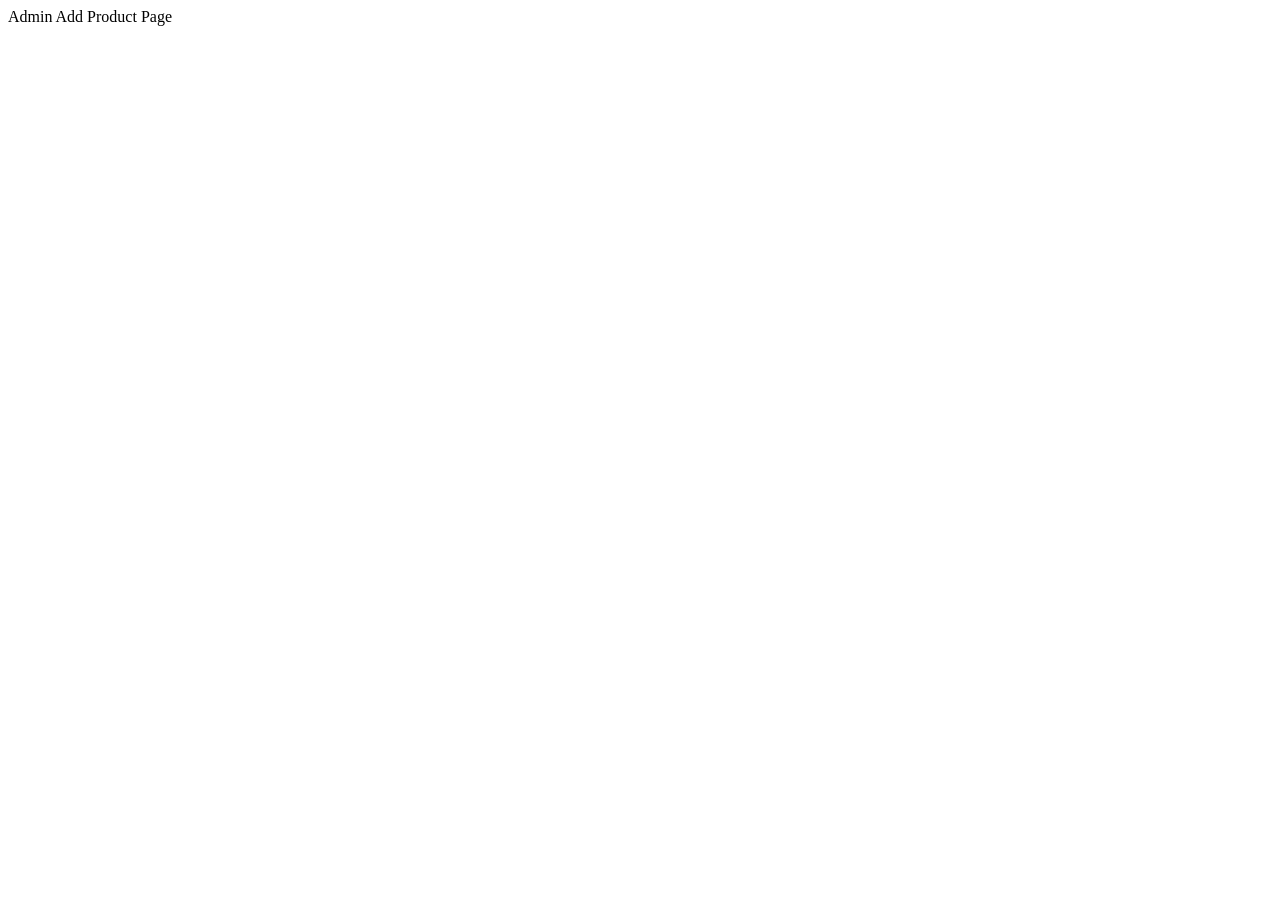
==== addProduct.html @ 2e397a57 "Add product.js/html" ====
<!DOCTYPE html>
<html lang="en">
<head>
    <meta charset="UTF-8">
    <meta name="viewport" content="width=device-width, initial-scale=1.0">
    <title>AddProduct | Admin</title>
</head>
<body>
    Admin Add Product Page
</body>
</html>
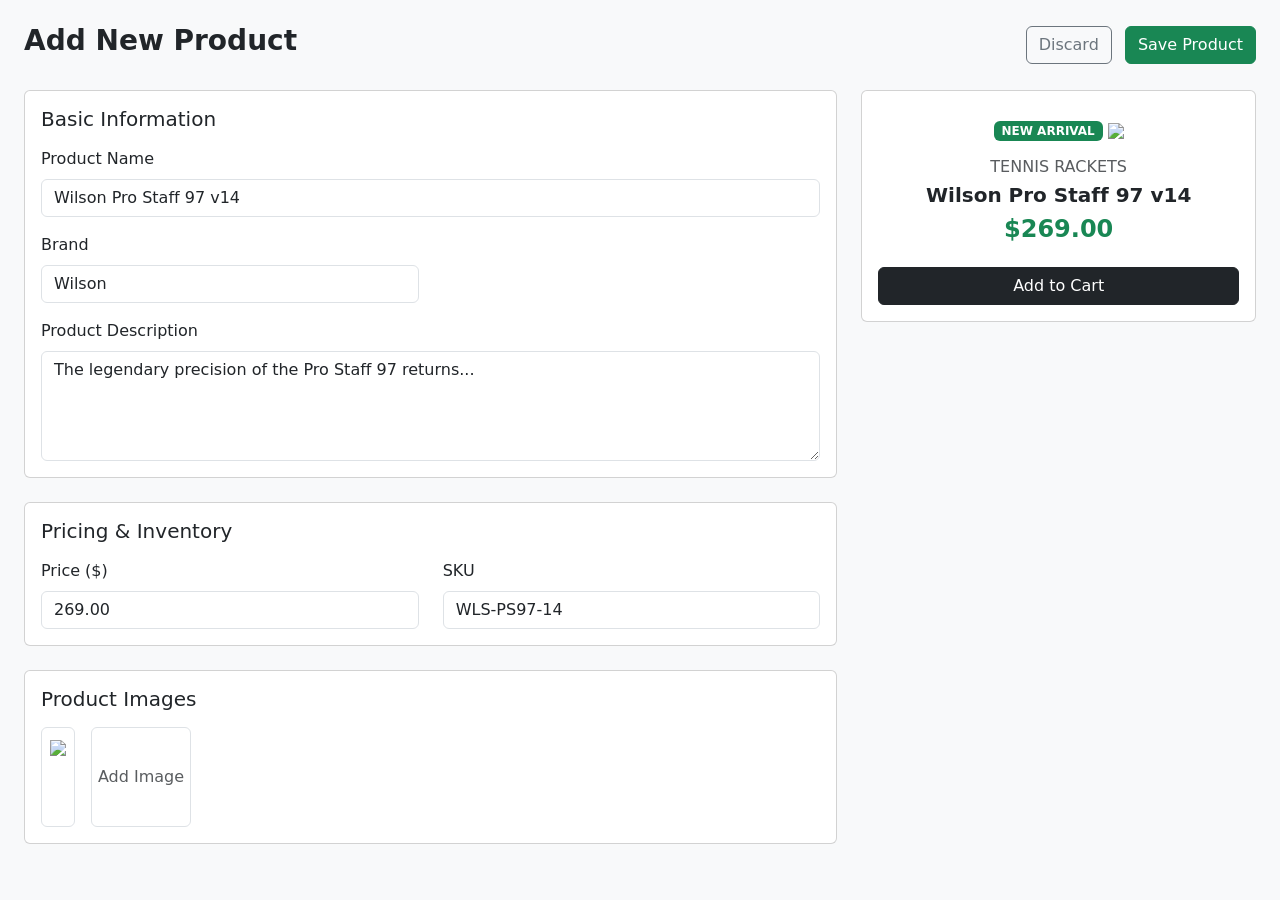
==== commit d808a140: "add duvan" ====
--- a/addProduct.html
+++ b/addProduct.html
@@ -1,11 +1,124 @@
-<!DOCTYPE html>
-<html lang="en">
-<head>
-    <meta charset="UTF-8">
-    <meta name="viewport" content="width=device-width, initial-scale=1.0">
-    <title>AddProduct | Admin</title>
-</head>
-<body>
-    Admin Add Product Page
-</body>
-</html>+<!doctype html>
+<html lang="es">
+  <head>
+    <meta charset="UTF-8" />
+    <title>addProduct</title>
+    <link
+      href="https://cdn.jsdelivr.net/npm/bootstrap@5.3.2/dist/css/bootstrap.min.css"
+      rel="stylesheet"
+    />
+  </head>
+  <body class="bg-light">
+    <div class="container-fluid p-4">
+      <!-- Navbar Basico -->
+      <div class="d-flex justify-content-between align-items-center mb-4">
+        <h3 class="fw-bold">Add New Product</h3>
+        <div>
+          <button class="btn btn-outline-secondary me-2">Discard</button>
+          <button class="btn btn-success">Save Product</button>
+        </div>
+      </div>
+
+      <div class="row g-4">
+        <!-- Column Izquierda left -->
+        <div class="col-lg-8">
+          <!-- Basic Information -->
+          <div class="card mb-4">
+            <div class="card-body">
+              <h5 class="card-title mb-3">Basic Information</h5>
+
+              <div class="mb-3">
+                <label class="form-label">Product Name</label>
+                <input
+                  type="text"
+                  class="form-control"
+                  value="Wilson Pro Staff 97 v14"
+                />
+              </div>
+
+              <div class="row mb-3">
+                <!-- <div class="col-md-6">
+                  <label class="form-label">Category</label>
+                  <select class="form-select">
+                    <option selected>Tennis Rackets</option>
+                  </select>
+                </div> -->
+                <div class="col-md-6">
+                  <label class="form-label">Brand</label>
+                  <input type="text" class="form-control" value="Wilson" />
+                </div>
+              </div>
+
+              <div>
+                <label class="form-label">Product Description</label>
+                <textarea class="form-control" rows="4">
+The legendary precision of the Pro Staff 97 returns...
+            </textarea
+                >
+              </div>
+            </div>
+          </div>
+
+          <!-- Preci Stock and View Status -->
+          <div class="card mb-4">
+            <div class="card-body">
+              <h5 class="card-title mb-3">Pricing & Inventory</h5>
+
+              <div class="row">
+                <div class="col-md-6">
+                  <label class="form-label">Price ($)</label>
+                  <input type="text" class="form-control" value="269.00" />
+                </div>
+                <div class="col-md-6">
+                  <label class="form-label">SKU</label>
+                  <input type="text" class="form-control" value="WLS-PS97-14" />
+                </div>
+              </div>
+            </div>
+          </div>
+
+          <!-- Images -->
+          <div class="card">
+            <div class="card-body">
+              <h5 class="card-title mb-3">Product Images</h5>
+
+              <div class="d-flex gap-3">
+                <div class="border rounded p-2">
+                  <img src="racket.png" width="100" />
+                </div>
+                <div
+                  class="border rounded d-flex align-items-center justify-content-center"
+                  style="width: 100px; height: 100px"
+                >
+                  <span class="text-muted">Add Image</span>
+                </div>
+              </div>
+            </div>
+          </div>
+        </div>
+
+        <!-- Column Derecha Rigth -->
+        <div class="col-lg-4">
+          <div class="card">
+            <div class="card-body text-center">
+              <span class="badge bg-success mb-2">NEW ARRIVAL</span>
+
+              <img
+                src="racket.png"
+                class="img-fluid my-3"
+                style="max-height: 220px"
+              />
+
+              <p class="text-muted mb-1">TENNIS RACKETS</p>
+              <h5 class="fw-bold">Wilson Pro Staff 97 v14</h5>
+
+              <h4 class="text-success fw-bold">$269.00</h4>
+
+              <button class="btn btn-dark w-100 mt-3">Add to Cart</button>
+            </div>
+          </div>
+        </div>
+      </div>
+    </div>
+  </body>
+</html>
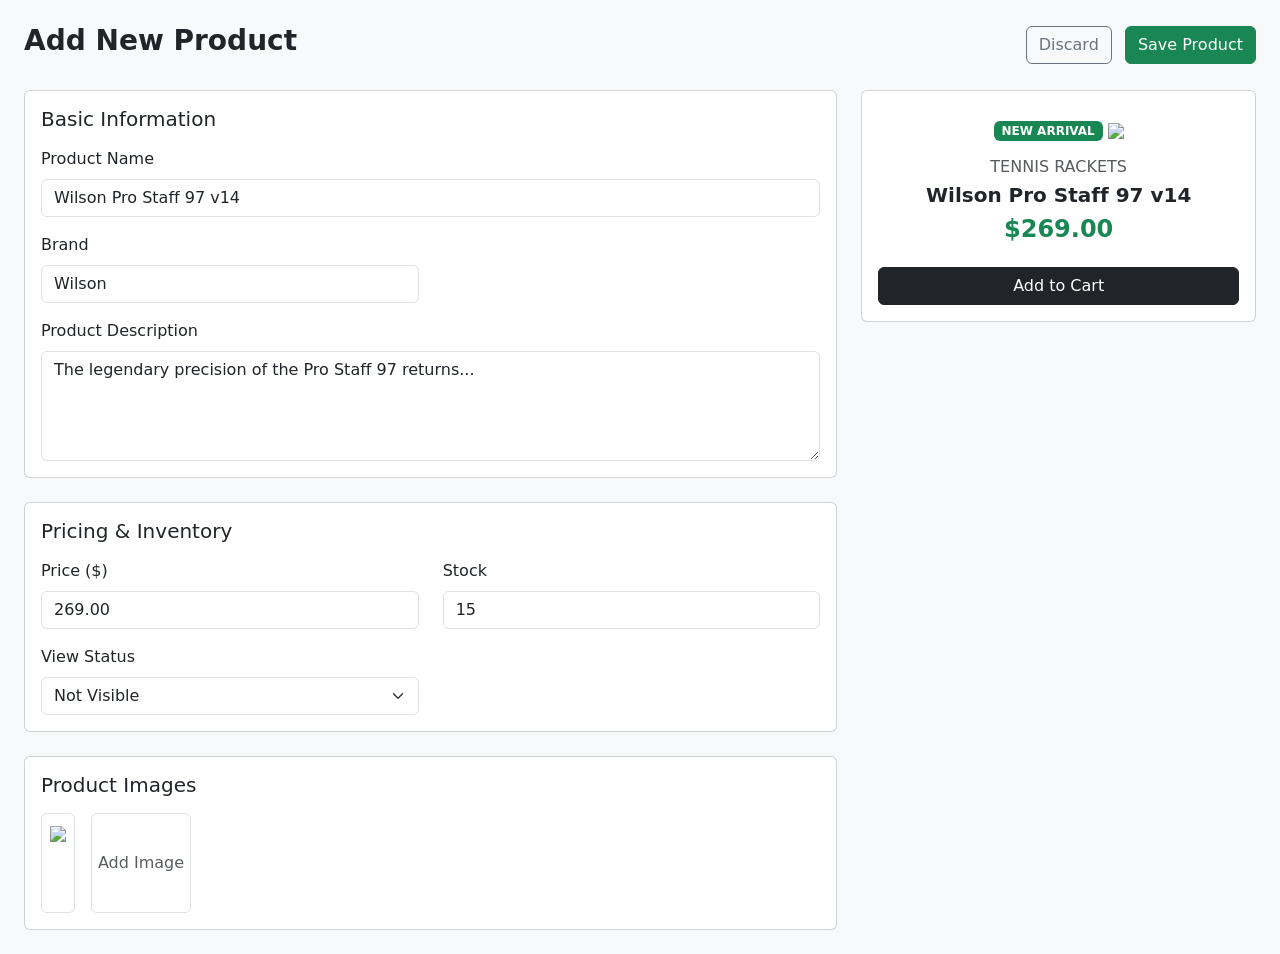
==== commit e3fc2bcf: "Add logica btn" ====
--- a/addProduct.html
+++ b/addProduct.html
@@ -70,8 +70,15 @@
                   <input type="text" class="form-control" value="269.00" />
                 </div>
                 <div class="col-md-6">
-                  <label class="form-label">SKU</label>
-                  <input type="text" class="form-control" value="WLS-PS97-14" />
+                  <label class="form-label">Stock</label>
+                  <input type="text" class="form-control" value="15" />
+                </div>
+                <div class="col-md-6 mt-3">
+                  <label class="form-label">View Status</label>
+                  <select class="form-select">
+                    <option selected>Visible</option>
+                    <option selected>Not Visible</option>
+                  </select>
                 </div>
               </div>
             </div>
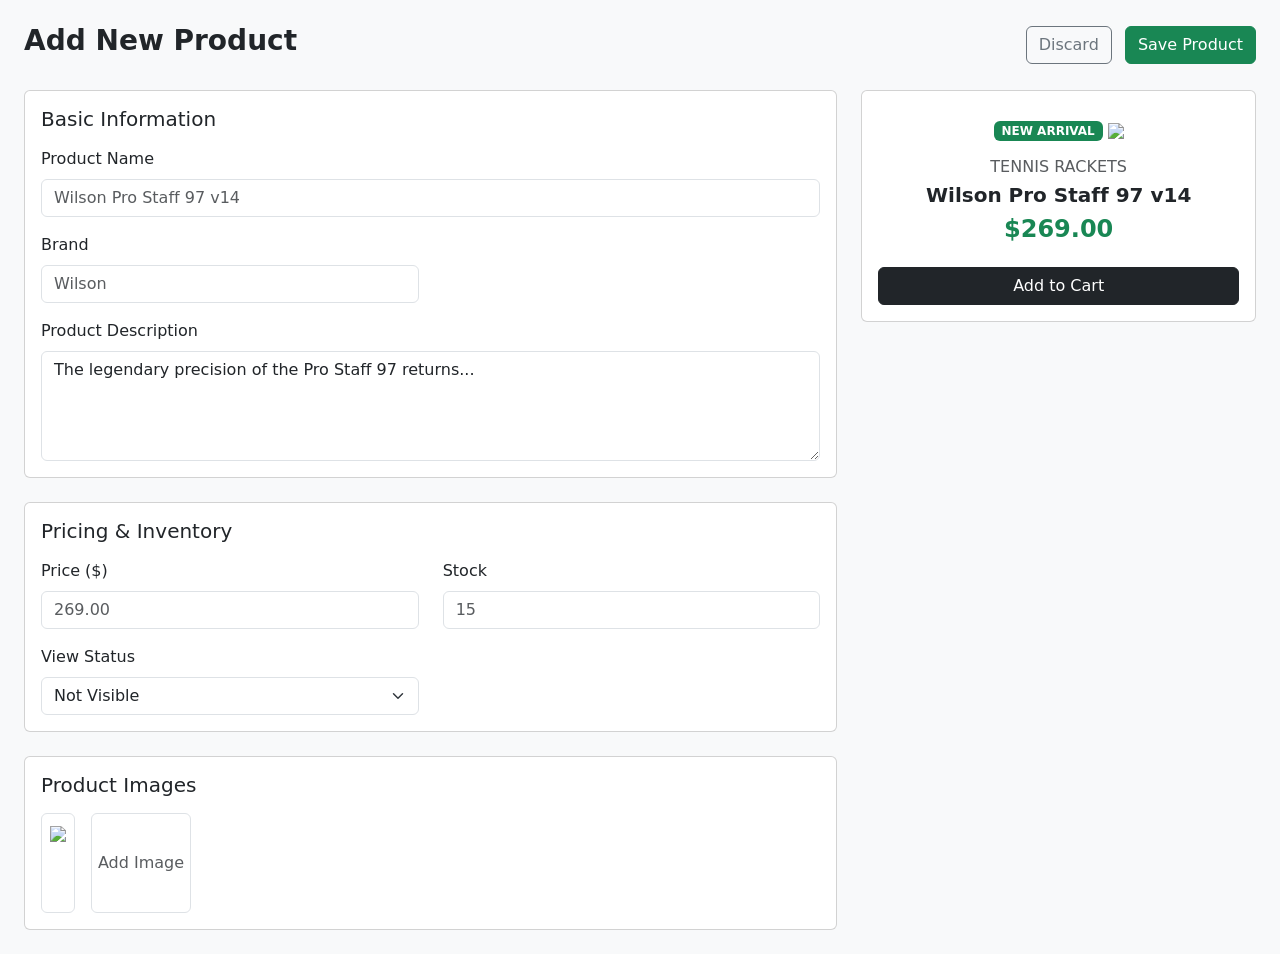
==== commit b20c810a: "Yacasiiiiiiii" ====
--- a/addProduct.html
+++ b/addProduct.html
@@ -14,8 +14,8 @@
       <div class="d-flex justify-content-between align-items-center mb-4">
         <h3 class="fw-bold">Add New Product</h3>
         <div>
-          <button class="btn btn-outline-secondary me-2">Discard</button>
-          <button class="btn btn-success">Save Product</button>
+          <button class="btn btn-outline-secondary me-2 discard">Discard</button>
+          <button class="btn btn-success save">Save Product</button>
         </div>
       </div>
 
@@ -31,8 +31,8 @@
                 <label class="form-label">Product Name</label>
                 <input
                   type="text"
-                  class="form-control"
-                  value="Wilson Pro Staff 97 v14"
+                  class="form-control name"
+                  placeholder="Wilson Pro Staff 97 v14"
                 />
               </div>
 
@@ -45,13 +45,13 @@
                 </div> -->
                 <div class="col-md-6">
                   <label class="form-label">Brand</label>
-                  <input type="text" class="form-control" value="Wilson" />
+                  <input type="text" class="form-control brand" placeholder="Wilson" />
                 </div>
               </div>
 
               <div>
                 <label class="form-label">Product Description</label>
-                <textarea class="form-control" rows="4">
+                <textarea class="form-control description" rows="4">
 The legendary precision of the Pro Staff 97 returns...
             </textarea
                 >
@@ -67,15 +67,15 @@
               <div class="row">
                 <div class="col-md-6">
                   <label class="form-label">Price ($)</label>
-                  <input type="text" class="form-control" value="269.00" />
+                  <input type="text" class="form-control price" placeholder="269.00" />
                 </div>
                 <div class="col-md-6">
                   <label class="form-label">Stock</label>
-                  <input type="text" class="form-control" value="15" />
+                  <input type="text" class="form-control stock" placeholder="15" />
                 </div>
                 <div class="col-md-6 mt-3">
                   <label class="form-label">View Status</label>
-                  <select class="form-select">
+                  <select class="form-select status ">
                     <option selected>Visible</option>
                     <option selected>Not Visible</option>
                   </select>
@@ -127,5 +127,6 @@
         </div>
       </div>
     </div>
+  <script src="./addProduct.js"></script>
   </body>
 </html>
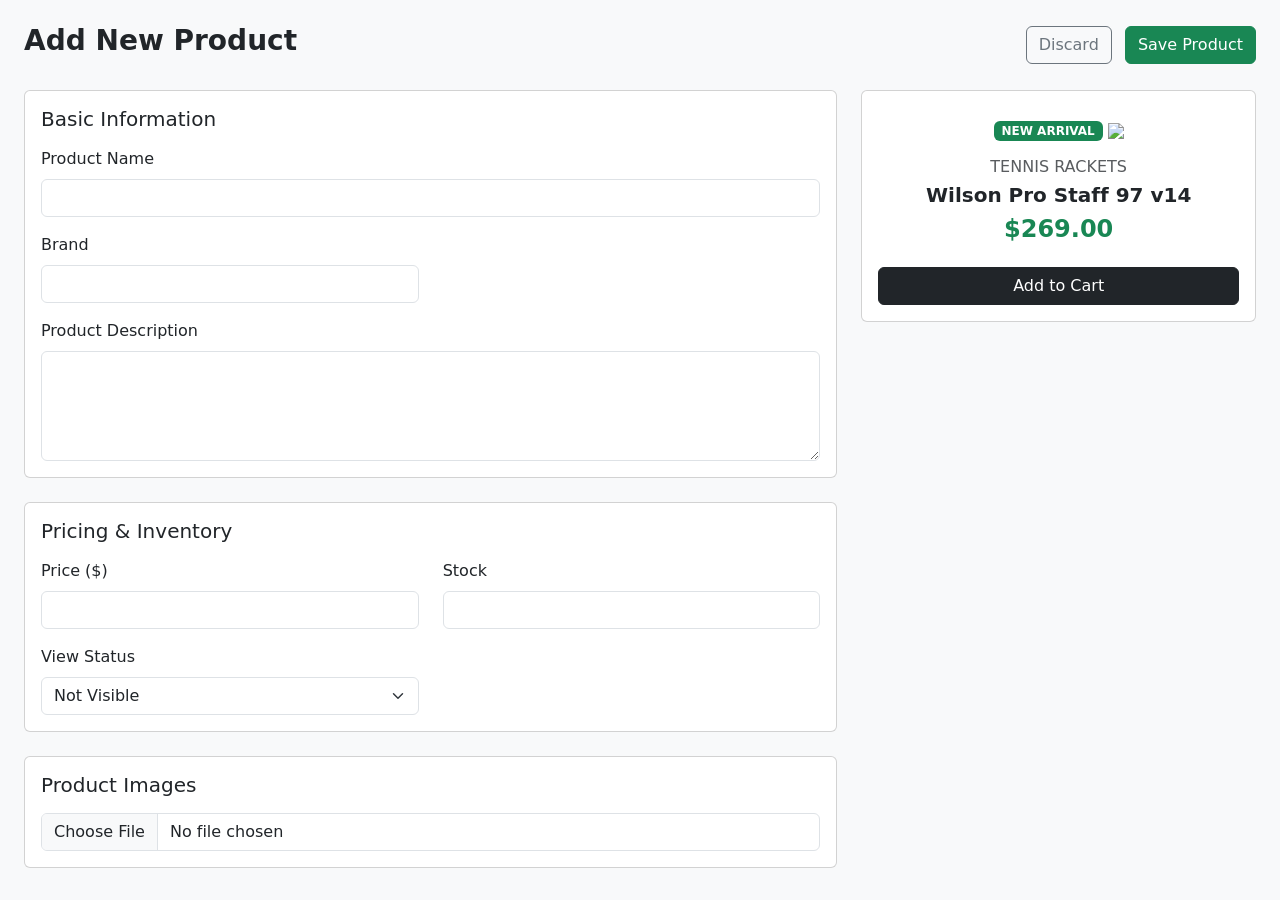
==== commit 36514dee: "juliana" ====
--- a/addProduct.html
+++ b/addProduct.html
@@ -14,7 +14,9 @@
       <div class="d-flex justify-content-between align-items-center mb-4">
         <h3 class="fw-bold">Add New Product</h3>
         <div>
-          <button class="btn btn-outline-secondary me-2 discard">Discard</button>
+          <button class="btn btn-outline-secondary me-2 discard">
+            Discard
+          </button>
           <button class="btn btn-success save">Save Product</button>
         </div>
       </div>
@@ -28,33 +30,22 @@
               <h5 class="card-title mb-3">Basic Information</h5>
 
               <div class="mb-3">
-                <label class="form-label">Product Name</label>
-                <input
-                  type="text"
-                  class="form-control name"
-                  placeholder="Wilson Pro Staff 97 v14"
-                />
+                <label class="form-label" id="productName">Product Name</label>
+                <input type="text" class="form-control name" />
               </div>
 
               <div class="row mb-3">
-                <!-- <div class="col-md-6">
-                  <label class="form-label">Category</label>
-                  <select class="form-select">
-                    <option selected>Tennis Rackets</option>
-                  </select>
-                </div> -->
                 <div class="col-md-6">
-                  <label class="form-label">Brand</label>
-                  <input type="text" class="form-control brand" placeholder="Wilson" />
+                  <label class="form-label" id="productCategory">Brand</label>
+                  <input type="text" class="form-control brand" />
                 </div>
               </div>
 
               <div>
-                <label class="form-label">Product Description</label>
-                <textarea class="form-control description" rows="4">
-The legendary precision of the Pro Staff 97 returns...
-            </textarea
+                <label class="form-label" id="productDescription"
+                  >Product Description</label
                 >
+                <textarea class="form-control description" rows="4"></textarea>
               </div>
             </div>
           </div>
@@ -66,16 +57,18 @@
 
               <div class="row">
                 <div class="col-md-6">
-                  <label class="form-label">Price ($)</label>
-                  <input type="text" class="form-control price" placeholder="269.00" />
+                  <label class="form-label" id="productPrice">Price ($)</label>
+                  <input type="text" class="form-control price" />
                 </div>
                 <div class="col-md-6">
-                  <label class="form-label">Stock</label>
-                  <input type="text" class="form-control stock" placeholder="15" />
+                  <label class="form-label" id="productStock">Stock</label>
+                  <input type="text" class="form-control stock" />
                 </div>
                 <div class="col-md-6 mt-3">
-                  <label class="form-label">View Status</label>
-                  <select class="form-select status ">
+                  <label class="form-label" id="productStatus"
+                    >View Status</label
+                  >
+                  <select class="form-select status">
                     <option selected>Visible</option>
                     <option selected>Not Visible</option>
                   </select>
@@ -87,19 +80,8 @@
           <!-- Images -->
           <div class="card">
             <div class="card-body">
-              <h5 class="card-title mb-3">Product Images</h5>
-
-              <div class="d-flex gap-3">
-                <div class="border rounded p-2">
-                  <img src="racket.png" width="100" />
-                </div>
-                <div
-                  class="border rounded d-flex align-items-center justify-content-center"
-                  style="width: 100px; height: 100px"
-                >
-                  <span class="text-muted">Add Image</span>
-                </div>
-              </div>
+              <h5 class="card-title mb-3" id="productImage">Product Images</h5>
+              <input type="file" class="form-control" />
             </div>
           </div>
         </div>
@@ -127,6 +109,6 @@
         </div>
       </div>
     </div>
-  <script src="./addProduct.js"></script>
+    <script src="./editar.js"></script>
   </body>
 </html>
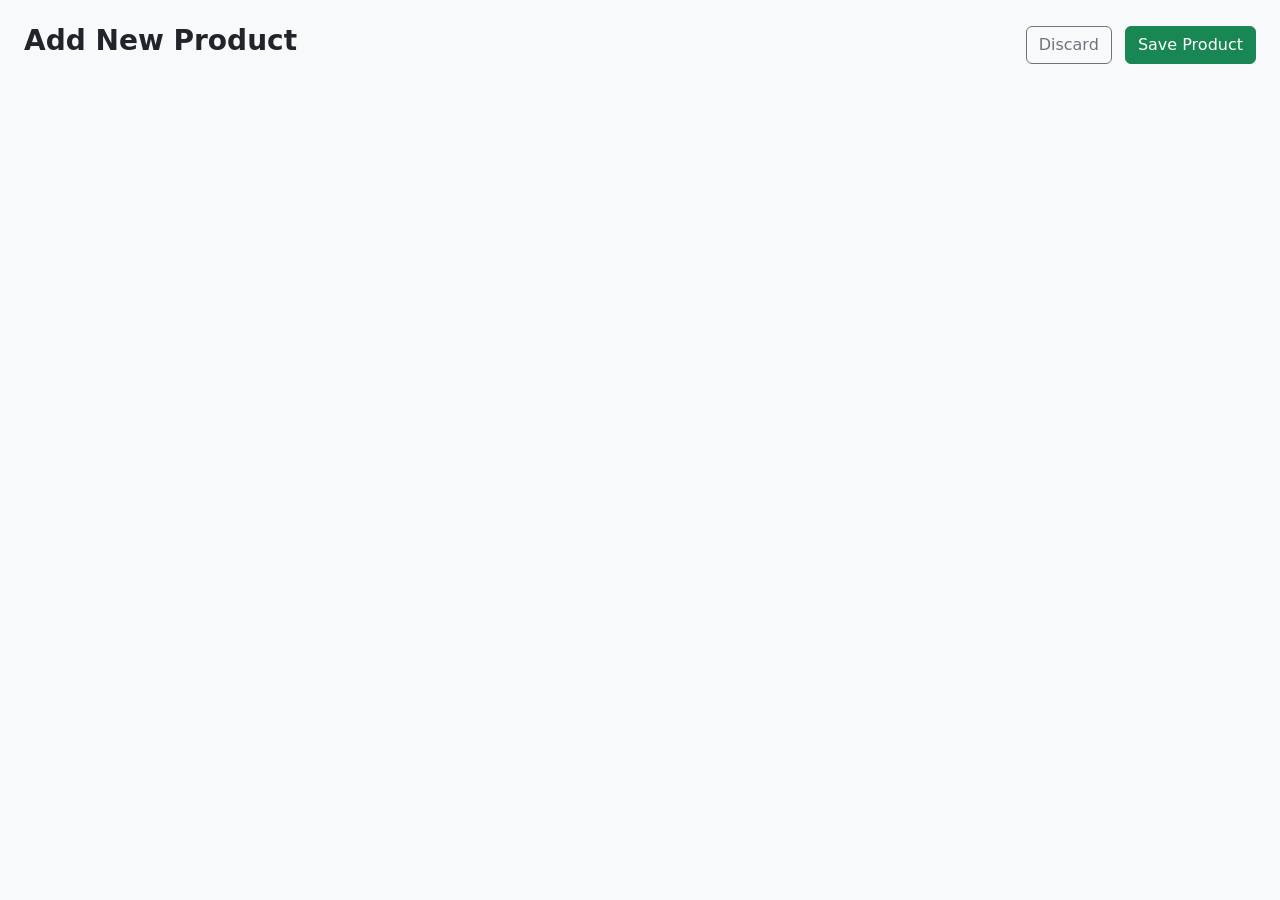
==== commit ab5214ac: "fdf" ====
--- a/addProduct.html
+++ b/addProduct.html
@@ -14,101 +14,15 @@
       <div class="d-flex justify-content-between align-items-center mb-4">
         <h3 class="fw-bold">Add New Product</h3>
         <div>
-          <button class="btn btn-outline-secondary me-2 discard">
-            Discard
-          </button>
+          <button class="btn btn-outline-secondary me-2 discard">Discard</button>
           <button class="btn btn-success save">Save Product</button>
         </div>
       </div>
 
-      <div class="row g-4">
-        <!-- Column Izquierda left -->
-        <div class="col-lg-8">
-          <!-- Basic Information -->
-          <div class="card mb-4">
-            <div class="card-body">
-              <h5 class="card-title mb-3">Basic Information</h5>
+      <div class="info">
 
-              <div class="mb-3">
-                <label class="form-label" id="productName">Product Name</label>
-                <input type="text" class="form-control name" />
-              </div>
-
-              <div class="row mb-3">
-                <div class="col-md-6">
-                  <label class="form-label" id="productCategory">Brand</label>
-                  <input type="text" class="form-control brand" />
-                </div>
-              </div>
-
-              <div>
-                <label class="form-label" id="productDescription"
-                  >Product Description</label
-                >
-                <textarea class="form-control description" rows="4"></textarea>
-              </div>
-            </div>
-          </div>
-
-          <!-- Preci Stock and View Status -->
-          <div class="card mb-4">
-            <div class="card-body">
-              <h5 class="card-title mb-3">Pricing & Inventory</h5>
-
-              <div class="row">
-                <div class="col-md-6">
-                  <label class="form-label" id="productPrice">Price ($)</label>
-                  <input type="text" class="form-control price" />
-                </div>
-                <div class="col-md-6">
-                  <label class="form-label" id="productStock">Stock</label>
-                  <input type="text" class="form-control stock" />
-                </div>
-                <div class="col-md-6 mt-3">
-                  <label class="form-label" id="productStatus"
-                    >View Status</label
-                  >
-                  <select class="form-select status">
-                    <option selected>Visible</option>
-                    <option selected>Not Visible</option>
-                  </select>
-                </div>
-              </div>
-            </div>
-          </div>
-
-          <!-- Images -->
-          <div class="card">
-            <div class="card-body">
-              <h5 class="card-title mb-3" id="productImage">Product Images</h5>
-              <input type="file" class="form-control" />
-            </div>
-          </div>
-        </div>
-
-        <!-- Column Derecha Rigth -->
-        <div class="col-lg-4">
-          <div class="card">
-            <div class="card-body text-center">
-              <span class="badge bg-success mb-2">NEW ARRIVAL</span>
-
-              <img
-                src="racket.png"
-                class="img-fluid my-3"
-                style="max-height: 220px"
-              />
-
-              <p class="text-muted mb-1">TENNIS RACKETS</p>
-              <h5 class="fw-bold">Wilson Pro Staff 97 v14</h5>
-
-              <h4 class="text-success fw-bold">$269.00</h4>
-
-              <button class="btn btn-dark w-100 mt-3">Add to Cart</button>
-            </div>
-          </div>
-        </div>
       </div>
     </div>
-    <script src="./editar.js"></script>
+  <script src="./addProduct.js"></script>
   </body>
 </html>
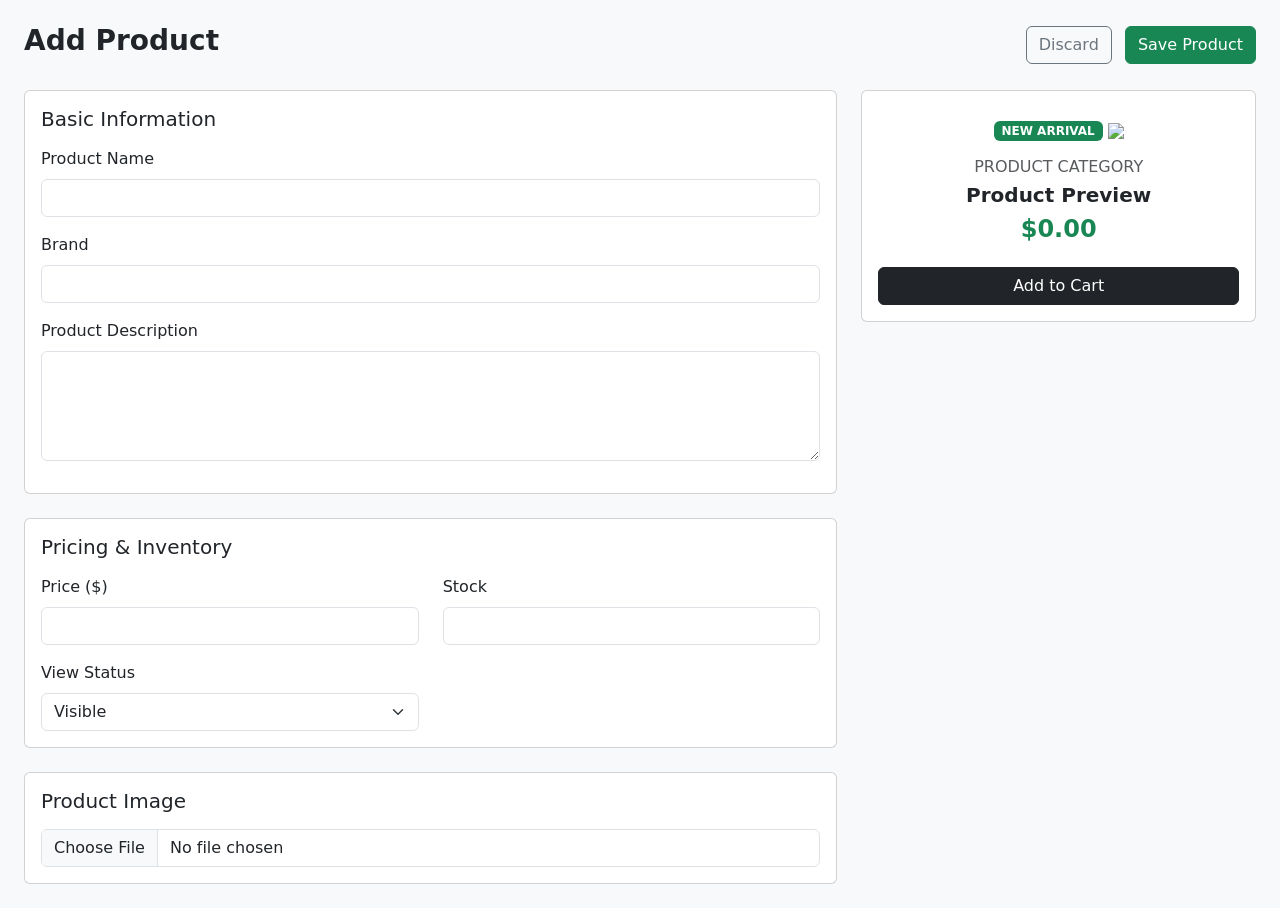
==== commit cf967468: "dan" ====
--- a/addProduct.html
+++ b/addProduct.html
@@ -2,27 +2,153 @@
 <html lang="es">
   <head>
     <meta charset="UTF-8" />
-    <title>addProduct</title>
+    <title>Add / Edit Product</title>
     <link
       href="https://cdn.jsdelivr.net/npm/bootstrap@5.3.2/dist/css/bootstrap.min.css"
       rel="stylesheet"
     />
   </head>
+
   <body class="bg-light">
     <div class="container-fluid p-4">
-      <!-- Navbar Basico -->
-      <div class="d-flex justify-content-between align-items-center mb-4">
-        <h3 class="fw-bold">Add New Product</h3>
-        <div>
-          <button class="btn btn-outline-secondary me-2 discard">Discard</button>
-          <button class="btn btn-success save">Save Product</button>
+      <!-- FORM PRINCIPAL -->
+      <form id="productForm">
+        <!-- Navbar -->
+        <div class="d-flex justify-content-between align-items-center mb-4">
+          <h3 class="fw-bold">Add / Edit Product</h3>
+          <div>
+            <a href="./dash.html" class="btn btn-outline-secondary me-2">
+              Discard
+            </a>
+            <button type="submit" class="btn btn-success">
+              Save Product
+            </button>
+          </div>
         </div>
-      </div>
 
-      <div class="info">
+        <div class="row g-4">
+          <!-- LEFT COLUMN -->
+          <div class="col-lg-8">
+            <!-- Basic Information -->
+            <div class="card mb-4">
+              <div class="card-body">
+                <h5 class="card-title mb-3">Basic Information</h5>
 
-      </div>
+                <div class="mb-3">
+                  <label for="productName" class="form-label">
+                    Product Name
+                  </label>
+                  <input
+                    type="text"
+                    id="productName"
+                    class="form-control"
+                    required
+                  />
+                </div>
+
+                <div class="mb-3">
+                  <label for="productCategory" class="form-label">
+                    Brand
+                  </label>
+                  <input
+                    type="text"
+                    id="productBrand"
+                    class="form-control"
+                    required
+                  />
+                </div>
+
+                <div class="mb-3">
+                  <label for="productDescription" class="form-label">
+                    Product Description
+                  </label>
+                  <textarea
+                    id="productDescription"
+                    class="form-control"
+                    rows="4"
+                    required
+                  ></textarea>
+                </div>
+              </div>
+            </div>
+
+            <!-- Pricing & Inventory -->
+            <div class="card mb-4">
+              <div class="card-body">
+                <h5 class="card-title mb-3">Pricing & Inventory</h5>
+
+                <div class="row">
+                  <div class="col-md-6 mb-3">
+                    <label for="productPrice" class="form-label">
+                      Price ($)
+                    </label>
+                    <input
+                      type="number"
+                      id="productPrice"
+                      class="form-control"
+                      required
+                    />
+                  </div>
+
+                  <div class="col-md-6 mb-3">
+                    <label for="productStock" class="form-label">
+                      Stock
+                    </label>
+                    <input
+                      type="number"
+                      id="productStock"
+                      class="form-control"
+                    />
+                  </div>
+
+                  <div class="col-md-6">
+                    <label for="productStatus" class="form-label">
+                      View Status
+                    </label>
+                    <select id="productStatus" class="form-select">
+                      <option value="visible">Visible</option>
+                      <option value="hidden">Not Visible</option>
+                    </select>
+                  </div>
+                </div>
+              </div>
+            </div>
+
+            <!-- Images -->
+            <div class="card">
+              <div class="card-body">
+                <h5 class="card-title mb-3">Product Image</h5>
+                <input id="productImg"type="file" class="form-control" />
+              </div>
+            </div>
+          </div>
+
+          <!-- RIGHT COLUMN -->
+          <div class="col-lg-4">
+            <div class="card">
+              <div class="card-body text-center">
+                <span class="badge bg-success mb-2">NEW ARRIVAL</span>
+
+                <img
+                  src="racket.png"
+                  class="img-fluid my-3"
+                  style="max-height: 220px"
+                />
+
+                <p class="text-muted mb-1">PRODUCT CATEGORY</p>
+                <h5 class="fw-bold">Product Preview</h5>
+                <h4 class="text-success fw-bold">$0.00</h4>
+
+                <button type="button" class="btn btn-dark w-100 mt-3">
+                  Add to Cart
+                </button>
+              </div>
+            </div>
+          </div>
+        </div>
+      </form>
     </div>
-  <script src="./addProduct.js"></script>
+
+    <script src="./editar.js"></script>
   </body>
 </html>
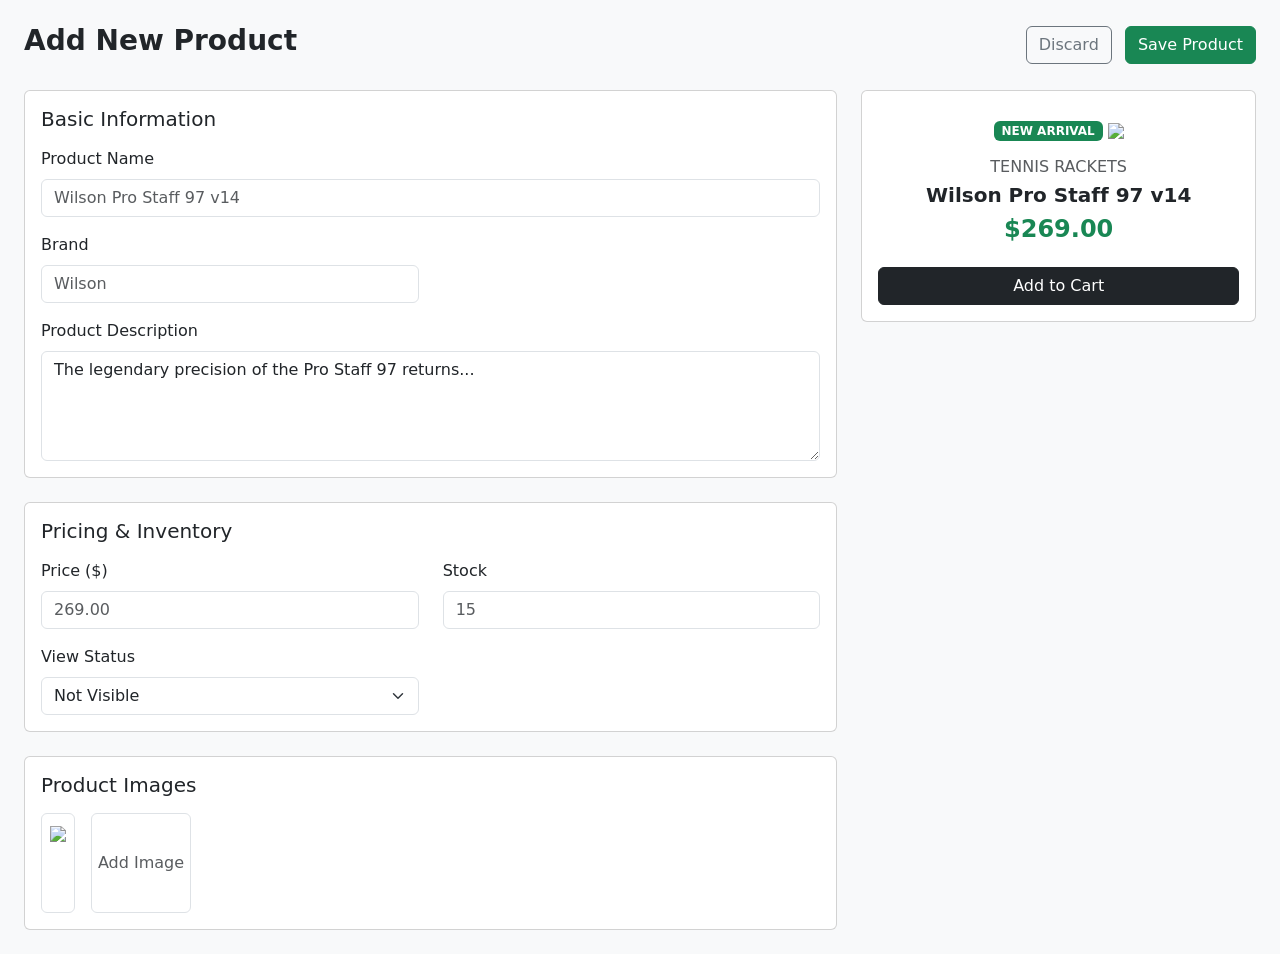
==== commit a2ca6ea6: "Merge 018cbc161662db75a304248dca0023eff6421a9d into dccf81278af2734d734f20272a8e263c93138425" ====
--- a/addProduct.html
+++ b/addProduct.html
@@ -2,153 +2,131 @@
 <html lang="es">
   <head>
     <meta charset="UTF-8" />
-    <title>Add / Edit Product</title>
+    <title>addProduct</title>
     <link
       href="https://cdn.jsdelivr.net/npm/bootstrap@5.3.2/dist/css/bootstrap.min.css"
       rel="stylesheet"
     />
   </head>
-
   <body class="bg-light">
     <div class="container-fluid p-4">
-      <!-- FORM PRINCIPAL -->
-      <form id="productForm">
-        <!-- Navbar -->
-        <div class="d-flex justify-content-between align-items-center mb-4">
-          <h3 class="fw-bold">Add / Edit Product</h3>
-          <div>
-            <a href="./dash.html" class="btn btn-outline-secondary me-2">
-              Discard
-            </a>
-            <button type="submit" class="btn btn-success">
-              Save Product
-            </button>
-          </div>
+      <!-- Navbar Basico -->
+      <div class="d-flex justify-content-between align-items-center mb-4">
+        <h3 class="fw-bold">Add New Product</h3>
+        <div>
+          <button class="btn btn-outline-secondary me-2 discard">Discard</button>
+          <button class="btn btn-success save">Save Product</button>
         </div>
+      </div>
 
-        <div class="row g-4">
-          <!-- LEFT COLUMN -->
-          <div class="col-lg-8">
-            <!-- Basic Information -->
-            <div class="card mb-4">
-              <div class="card-body">
-                <h5 class="card-title mb-3">Basic Information</h5>
+      <div class="row g-4">
+        <!-- Column Izquierda left -->
+        <div class="col-lg-8">
+          <!-- Basic Information -->
+          <div class="card mb-4">
+            <div class="card-body">
+              <h5 class="card-title mb-3">Basic Information</h5>
 
-                <div class="mb-3">
-                  <label for="productName" class="form-label">
-                    Product Name
-                  </label>
-                  <input
-                    type="text"
-                    id="productName"
-                    class="form-control"
-                    required
-                  />
-                </div>
+              <div class="mb-3">
+                <label class="form-label">Product Name</label>
+                <input
+                  type="text"
+                  class="form-control name"
+                  placeholder="Wilson Pro Staff 97 v14"
+                />
+              </div>
 
-                <div class="mb-3">
-                  <label for="productCategory" class="form-label">
-                    Brand
-                  </label>
-                  <input
-                    type="text"
-                    id="productBrand"
-                    class="form-control"
-                    required
-                  />
-                </div>
-
-                <div class="mb-3">
-                  <label for="productDescription" class="form-label">
-                    Product Description
-                  </label>
-                  <textarea
-                    id="productDescription"
-                    class="form-control"
-                    rows="4"
-                    required
-                  ></textarea>
+              <div class="row mb-3">
+                <!-- <div class="col-md-6">
+                  <label class="form-label">Category</label>
+                  <select class="form-select">
+                    <option selected>Tennis Rackets</option>
+                  </select>
+                </div> -->
+                <div class="col-md-6">
+                  <label class="form-label">Brand</label>
+                  <input type="text" class="form-control brand" placeholder="Wilson" />
                 </div>
               </div>
-            </div>
 
-            <!-- Pricing & Inventory -->
-            <div class="card mb-4">
-              <div class="card-body">
-                <h5 class="card-title mb-3">Pricing & Inventory</h5>
-
-                <div class="row">
-                  <div class="col-md-6 mb-3">
-                    <label for="productPrice" class="form-label">
-                      Price ($)
-                    </label>
-                    <input
-                      type="number"
-                      id="productPrice"
-                      class="form-control"
-                      required
-                    />
-                  </div>
-
-                  <div class="col-md-6 mb-3">
-                    <label for="productStock" class="form-label">
-                      Stock
-                    </label>
-                    <input
-                      type="number"
-                      id="productStock"
-                      class="form-control"
-                    />
-                  </div>
-
-                  <div class="col-md-6">
-                    <label for="productStatus" class="form-label">
-                      View Status
-                    </label>
-                    <select id="productStatus" class="form-select">
-                      <option value="visible">Visible</option>
-                      <option value="hidden">Not Visible</option>
-                    </select>
-                  </div>
-                </div>
-              </div>
-            </div>
-
-            <!-- Images -->
-            <div class="card">
-              <div class="card-body">
-                <h5 class="card-title mb-3">Product Image</h5>
-                <input id="productImg"type="file" class="form-control" />
+              <div>
+                <label class="form-label">Product Description</label>
+                <textarea class="form-control description" rows="4">
+The legendary precision of the Pro Staff 97 returns...
+            </textarea
+                >
               </div>
             </div>
           </div>
 
-          <!-- RIGHT COLUMN -->
-          <div class="col-lg-4">
-            <div class="card">
-              <div class="card-body text-center">
-                <span class="badge bg-success mb-2">NEW ARRIVAL</span>
+          <!-- Preci Stock and View Status -->
+          <div class="card mb-4">
+            <div class="card-body">
+              <h5 class="card-title mb-3">Pricing & Inventory</h5>
 
-                <img
-                  src="racket.png"
-                  class="img-fluid my-3"
-                  style="max-height: 220px"
-                />
+              <div class="row">
+                <div class="col-md-6">
+                  <label class="form-label">Price ($)</label>
+                  <input type="text" class="form-control price" placeholder="269.00" />
+                </div>
+                <div class="col-md-6">
+                  <label class="form-label">Stock</label>
+                  <input type="text" class="form-control stock" placeholder="15" />
+                </div>
+                <div class="col-md-6 mt-3">
+                  <label class="form-label">View Status</label>
+                  <select class="form-select status ">
+                    <option selected>Visible</option>
+                    <option selected>Not Visible</option>
+                  </select>
+                </div>
+              </div>
+            </div>
+          </div>
 
-                <p class="text-muted mb-1">PRODUCT CATEGORY</p>
-                <h5 class="fw-bold">Product Preview</h5>
-                <h4 class="text-success fw-bold">$0.00</h4>
+          <!-- Images -->
+          <div class="card">
+            <div class="card-body">
+              <h5 class="card-title mb-3">Product Images</h5>
 
-                <button type="button" class="btn btn-dark w-100 mt-3">
-                  Add to Cart
-                </button>
+              <div class="d-flex gap-3">
+                <div class="border rounded p-2">
+                  <img src="racket.png" width="100" />
+                </div>
+                <div
+                  class="border rounded d-flex align-items-center justify-content-center"
+                  style="width: 100px; height: 100px"
+                >
+                  <span class="text-muted">Add Image</span>
+                </div>
               </div>
             </div>
           </div>
         </div>
-      </form>
+
+        <!-- Column Derecha Rigth -->
+        <div class="col-lg-4">
+          <div class="card">
+            <div class="card-body text-center">
+              <span class="badge bg-success mb-2">NEW ARRIVAL</span>
+
+              <img
+                src="racket.png"
+                class="img-fluid my-3"
+                style="max-height: 220px"
+              />
+
+              <p class="text-muted mb-1">TENNIS RACKETS</p>
+              <h5 class="fw-bold">Wilson Pro Staff 97 v14</h5>
+
+              <h4 class="text-success fw-bold">$269.00</h4>
+
+              <button class="btn btn-dark w-100 mt-3">Add to Cart</button>
+            </div>
+          </div>
+        </div>
+      </div>
     </div>
-
-    <script src="./editar.js"></script>
+  <script src="./addProduct.js"></script>
   </body>
 </html>
